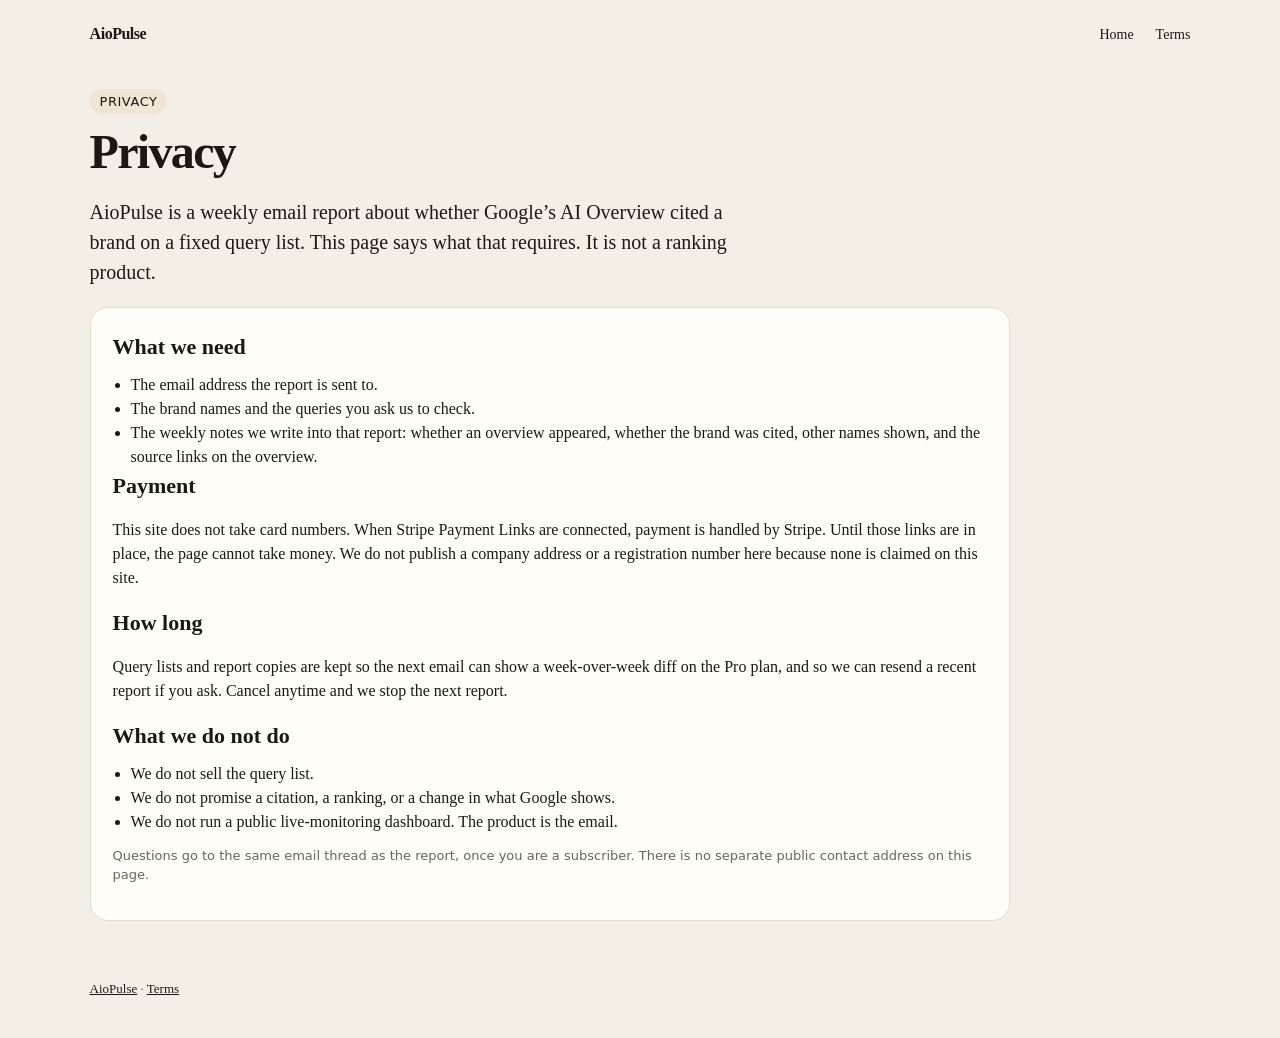
==== privacy.html @ 6251ea6e "Add AioPulse landing page" ====
<!DOCTYPE html>
<html lang="en">
<head>
<meta charset="utf-8">
<meta name="viewport" content="width=device-width, initial-scale=1">
<title>Privacy | AioPulse</title>
<meta name="description" content="What AioPulse stores for a weekly branded AI Overview email report.">
<link rel="canonical" href="https://aiopulse.nofeetbird.tech/privacy">
<link rel="stylesheet" href="styles.css">
</head>
<body>
<header>
  <a class="mark" href="index.html">AioPulse</a>
  <nav>
    <a href="index.html">Home</a>
    <a href="terms.html">Terms</a>
  </nav>
</header>
<main class="wrap">
  <p class="pill">Privacy</p>
  <h1 class="legal">Privacy</h1>
  <p class="lede">AioPulse is a weekly email report about whether Google’s AI Overview cited a brand on a fixed query list. This page says what that requires. It is not a ranking product.</p>
  <article class="card">
    <h2>What we need</h2>
    <ul>
      <li>The email address the report is sent to.</li>
      <li>The brand names and the queries you ask us to check.</li>
      <li>The weekly notes we write into that report: whether an overview appeared, whether the brand was cited, other names shown, and the source links on the overview.</li>
    </ul>
    <h2>Payment</h2>
    <p>This site does not take card numbers. When Stripe Payment Links are connected, payment is handled by Stripe. Until those links are in place, the page cannot take money. We do not publish a company address or a registration number here because none is claimed on this site.</p>
    <h2>How long</h2>
    <p>Query lists and report copies are kept so the next email can show a week-over-week diff on the Pro plan, and so we can resend a recent report if you ask. Cancel anytime and we stop the next report.</p>
    <h2>What we do not do</h2>
    <ul>
      <li>We do not sell the query list.</li>
      <li>We do not promise a citation, a ranking, or a change in what Google shows.</li>
      <li>We do not run a public live-monitoring dashboard. The product is the email.</li>
    </ul>
    <p class="note">Questions go to the same email thread as the report, once you are a subscriber. There is no separate public contact address on this page.</p>
  </article>
</main>
<footer>
  <a href="index.html">AioPulse</a> · <a href="terms.html">Terms</a>
</footer>
</body>
</html>
---- styles.css ----
:root { --ink:#1c1915; --paper:#f4efe6; --card:#fffdf8; --line:#e4dccf; --accent:#c4512c; --ok:#2f6b4f; --muted:#6b645b; }
* { box-sizing:border-box; }
body { margin:0; font:16px/1.5 "Iowan Old Style", Palatino, Georgia, serif; color:var(--ink); background:var(--paper); }
a { color:inherit; }
header { display:flex; justify-content:space-between; align-items:center; gap:16px; padding:22px 7vw; }
.mark { font-weight:700; letter-spacing:-0.03em; text-decoration:none; }
nav a { margin-left:18px; text-decoration:none; font-size:14px; }
.hero { padding:28px 7vw 10px; max-width:920px; }
h1 { font-size:clamp(36px,5vw,64px); line-height:1.02; letter-spacing:-0.035em; margin:0 0 16px; }
h1.legal { font-size:clamp(32px,4vw,48px); }
.lede { font-size:20px; max-width:640px; }
.pill { display:inline-block; font:13px/1 ui-sans-serif, system-ui, sans-serif; letter-spacing:.04em; text-transform:uppercase; background:#efe6d6; padding:6px 10px; border-radius:999px; margin-bottom:14px; }
.wrap { padding:8px 7vw 48px; max-width:1100px; }
.grid { display:grid; grid-template-columns:1.1fr .9fr; gap:28px; padding:28px 7vw 20px; }
.stack { display:grid; gap:18px; }
.card { background:var(--card); border:1px solid var(--line); border-radius:18px; padding:22px; }
h2 { font-size:22px; margin:0 0 10px; }
h3 { font-size:18px; margin:16px 0 6px; }
ul, ol { margin:8px 0 0; padding-left:18px; }
.plans { display:grid; grid-template-columns:1fr 1fr; gap:14px; margin-top:12px; }
.plan { border:1px solid var(--line); border-radius:14px; padding:16px; background:#fff; }
.plan strong { font-size:28px; letter-spacing:-0.03em; }
.plan .per { font-size:14px; color:var(--muted); }
.btn { display:inline-block; margin-top:12px; margin-right:8px; background:var(--ink); color:#fff; border:0; border-radius:999px; padding:10px 16px; font:14px/1 ui-sans-serif, system-ui, sans-serif; cursor:pointer; text-decoration:none; }
.btn[aria-disabled="true"] { background:#8a837a; cursor:not-allowed; }
.plan.pro { background:#1c1915; color:#f4efe6; }
.plan.pro .btn { background:var(--accent); }
.plan.pro .btn[aria-disabled="true"] { background:#8d5342; }
.note { font:13px/1.45 ui-sans-serif, system-ui, sans-serif; color:var(--muted); }
.pay-note { background:#fff4e8; border:1px solid #ecd3b8; color:#6a3b22; border-radius:12px; padding:12px 14px; }
table { width:100%; border-collapse:collapse; font-size:15px; margin-top:8px; }
th, td { text-align:left; padding:8px 10px; border-bottom:1px solid var(--line); vertical-align:top; }
th { font:12px/1.3 ui-sans-serif, system-ui, sans-serif; letter-spacing:.04em; text-transform:uppercase; color:var(--muted); }
.tag { font:12px/1 ui-sans-serif, system-ui, sans-serif; letter-spacing:.03em; text-transform:uppercase; }
.tag.ok { color:var(--ok); }
.tag.miss { color:var(--accent); }
footer { padding:10px 7vw 40px; font-size:13px; color:var(--muted); }
footer a { color:var(--ink); }
.section-pad { padding:10px 7vw 8px; }
@media (max-width:800px) {
  header { flex-direction:column; align-items:flex-start; }
  nav a { margin-left:0; margin-right:14px; }
  .grid, .plans { grid-template-columns:1fr; }
}
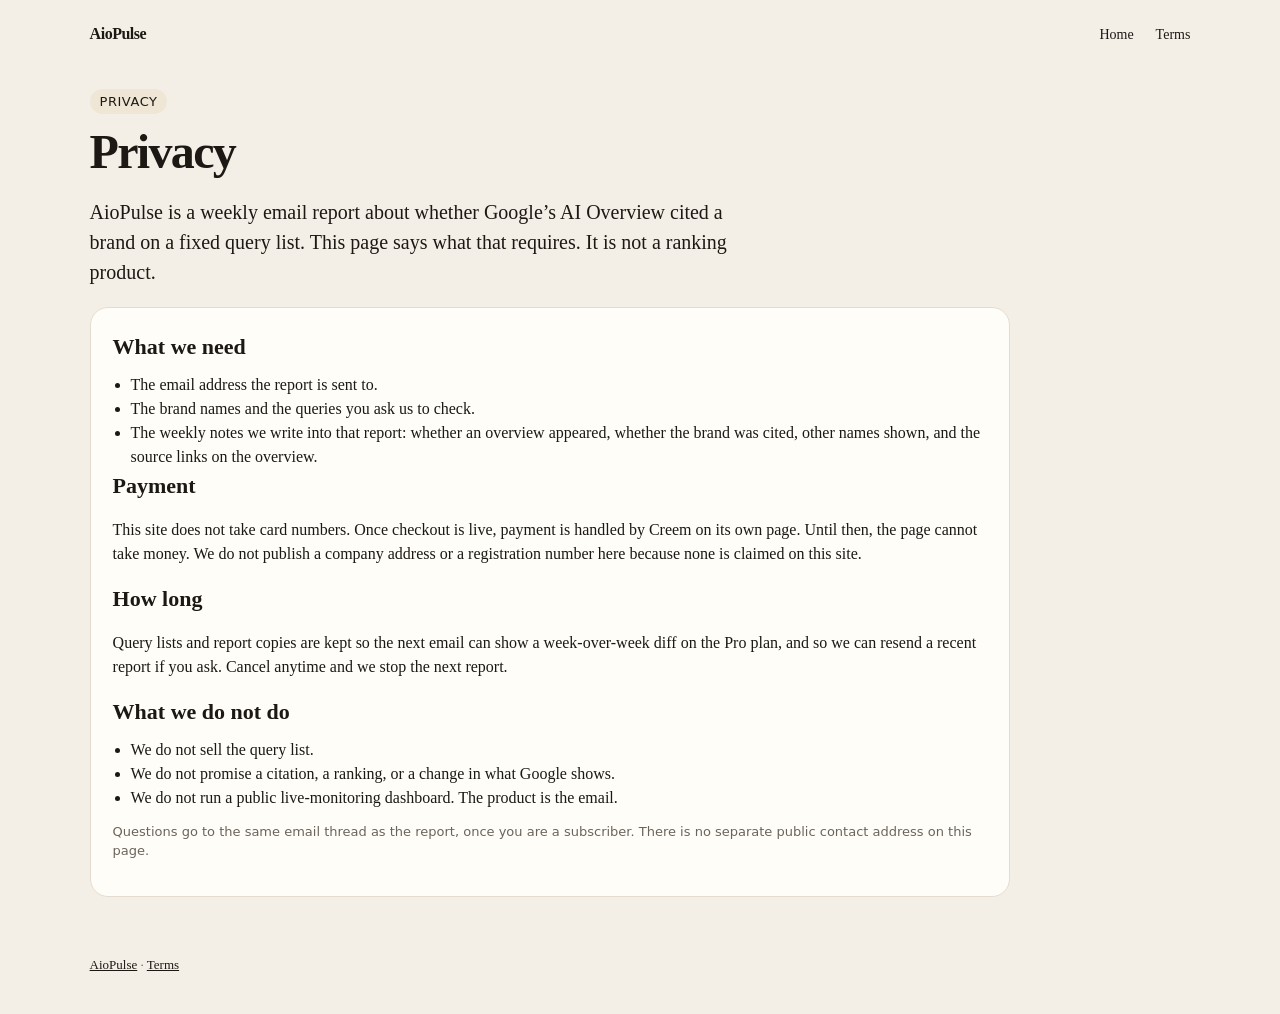
==== commit 79b048b8: "Replace Stripe wording with Creem, hide dev note" ====
--- a/privacy.html
+++ b/privacy.html
@@ -28,7 +28,7 @@
       <li>The weekly notes we write into that report: whether an overview appeared, whether the brand was cited, other names shown, and the source links on the overview.</li>
     </ul>
     <h2>Payment</h2>
-    <p>This site does not take card numbers. When Stripe Payment Links are connected, payment is handled by Stripe. Until those links are in place, the page cannot take money. We do not publish a company address or a registration number here because none is claimed on this site.</p>
+    <p>This site does not take card numbers. Once checkout is live, payment is handled by Creem on its own page. Until then, the page cannot take money. We do not publish a company address or a registration number here because none is claimed on this site.</p>
     <h2>How long</h2>
     <p>Query lists and report copies are kept so the next email can show a week-over-week diff on the Pro plan, and so we can resend a recent report if you ask. Cancel anytime and we stop the next report.</p>
     <h2>What we do not do</h2>
